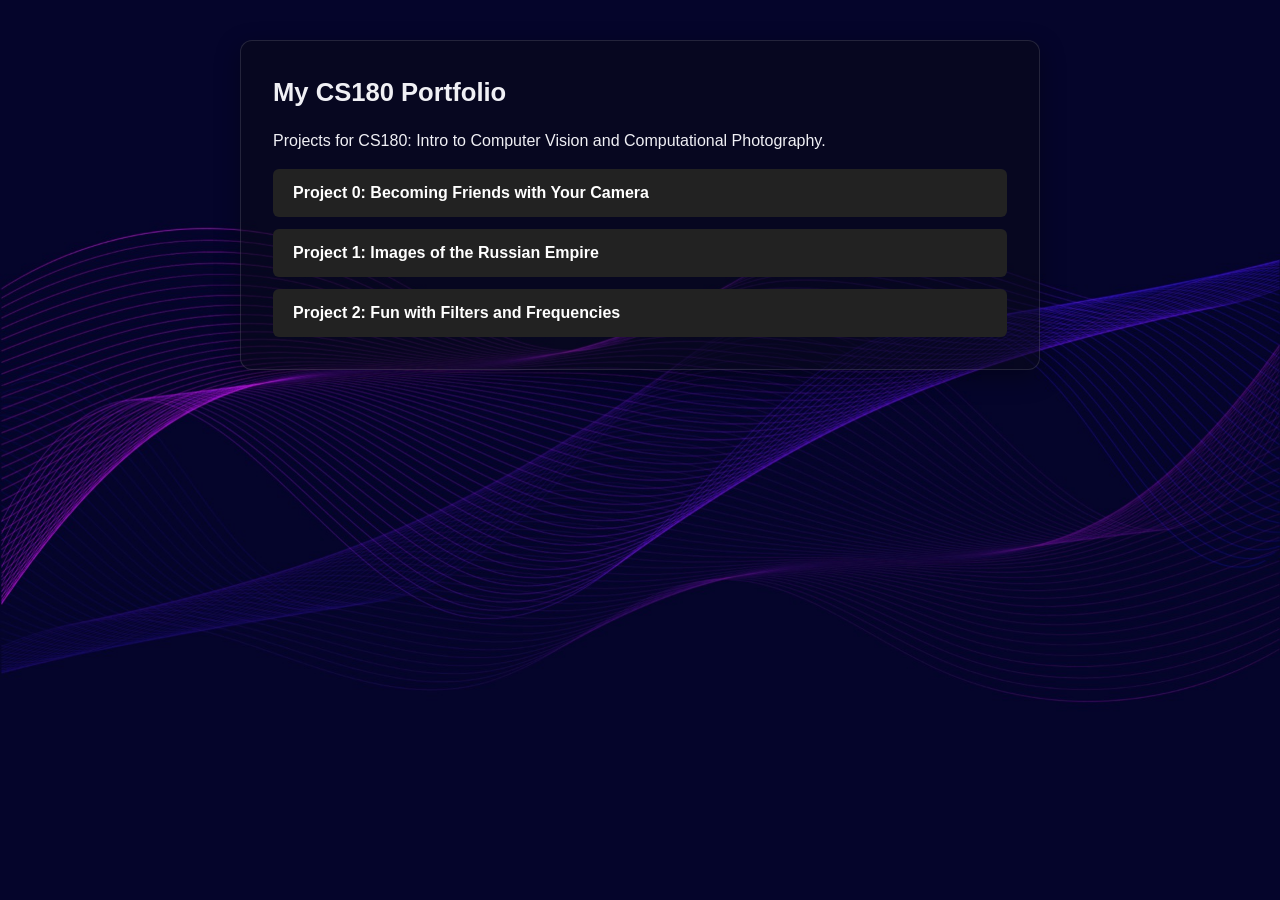
==== index.html @ b5b98fb7 "edits" ====
<!DOCTYPE html>
<html>
<head>
    <title>CS180 Portfolio</title>
    <style>
        html {
            min-height: 100%;
            background: url('assets/background.jpg');
            background-size: cover;
            background-position: center;
            background-attachment: fixed;
        }
        body {
            font-family: Arial, sans-serif;
            margin: 40px auto;
            max-width: 800px;
            line-height: 1.5;
            color: #f0f0f5;
        }
        .content-box {
            background: rgba(10, 10, 25, 0.55);
            border: 1px solid rgba(255, 255, 255, 0.12);
            border-radius: 12px;
            padding: 32px;
            box-shadow: 0 8px 24px rgba(0, 0, 0, 0.35);
        }
        h1 {
            font-size: 1.6em;
            margin-top: 0;
        }
        .project-btn {
            display: block;
            margin-top: 12px;
            padding: 12px 20px;
            background: #222;
            color: #fff;
            text-decoration: none;
            border-radius: 6px;
            font-weight: bold;
        }
        .project-btn:hover {
            background: #444;
        }
    </style>
</head>
<body>
    <div class="content-box">
        <h1>My CS180 Portfolio</h1>
        <p>Projects for CS180: Intro to Computer Vision and Computational Photography.</p>
        <a class="project-btn" href="./0/index.html">Project 0: Becoming Friends with Your Camera</a>
        <a class="project-btn" href="./1/index.html">Project 1: Images of the Russian Empire</a>
        <a class="project-btn" href="./2/index.html">Project 2: Fun with Filters and Frequencies</a>
    </div>
</body>
</html>
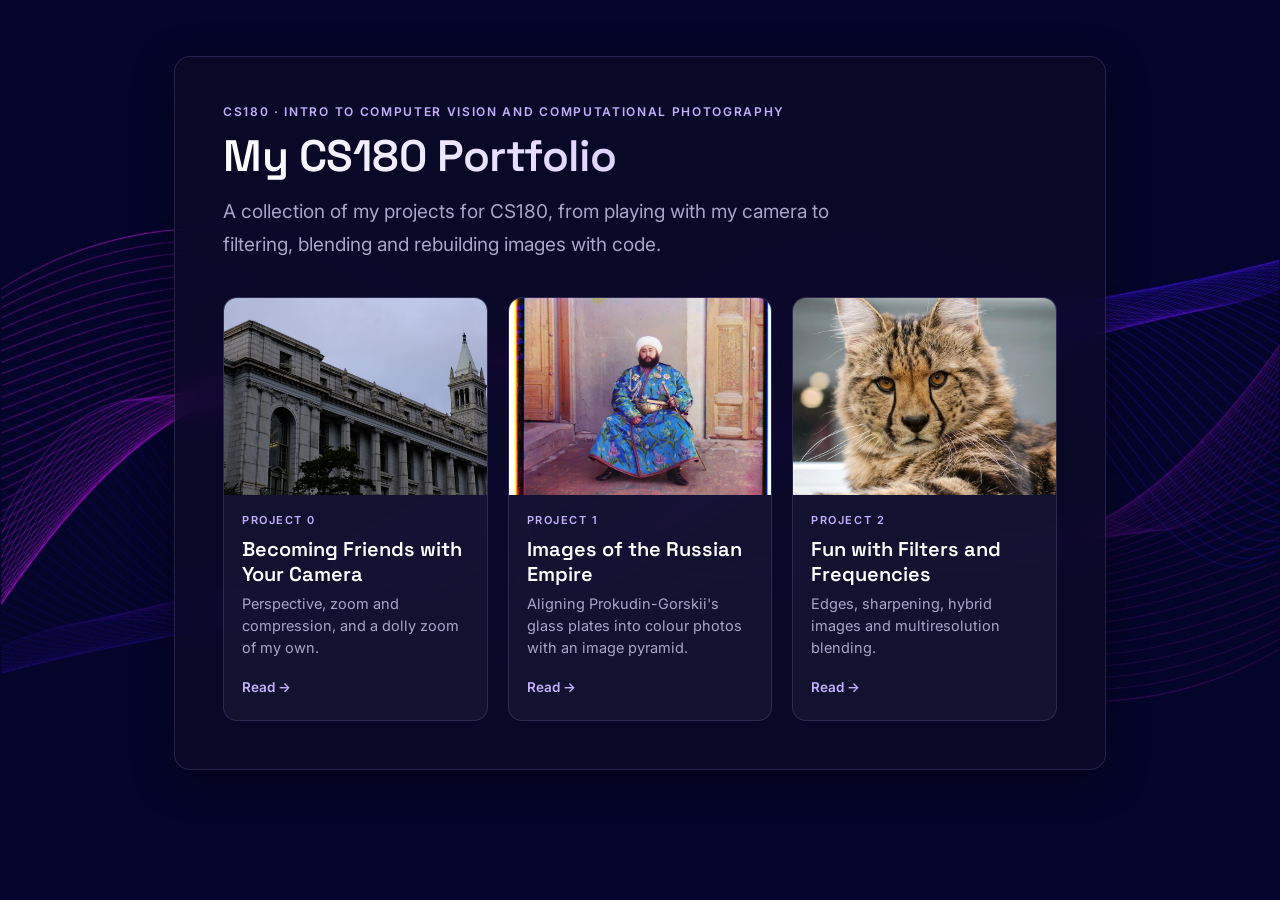
==== commit 4a32b475: "edits" ====
--- a/index.html
+++ b/index.html
@@ -1,55 +1,82 @@
 <!DOCTYPE html>
-<html>
+<html lang="en">
 <head>
-    <title>CS180 Portfolio</title>
-    <style>
-        html {
-            min-height: 100%;
-            background: url('assets/background.jpg');
-            background-size: cover;
-            background-position: center;
-            background-attachment: fixed;
-        }
-        body {
-            font-family: Arial, sans-serif;
-            margin: 40px auto;
-            max-width: 800px;
-            line-height: 1.5;
-            color: #f0f0f5;
-        }
-        .content-box {
-            background: rgba(10, 10, 25, 0.55);
-            border: 1px solid rgba(255, 255, 255, 0.12);
-            border-radius: 12px;
-            padding: 32px;
-            box-shadow: 0 8px 24px rgba(0, 0, 0, 0.35);
-        }
-        h1 {
-            font-size: 1.6em;
-            margin-top: 0;
-        }
-        .project-btn {
-            display: block;
-            margin-top: 12px;
-            padding: 12px 20px;
-            background: #222;
-            color: #fff;
-            text-decoration: none;
-            border-radius: 6px;
-            font-weight: bold;
-        }
-        .project-btn:hover {
-            background: #444;
-        }
-    </style>
+<meta charset="utf-8">
+<meta name="viewport" content="width=device-width, initial-scale=1">
+<title>CS180 Portfolio</title>
+<link rel="preconnect" href="https://fonts.googleapis.com">
+<link rel="preconnect" href="https://fonts.gstatic.com" crossorigin>
+<link href="https://fonts.googleapis.com/css2?family=Inter:wght@400;500;600;700&family=Space+Grotesk:wght@500;600;700&family=JetBrains+Mono:wght@400;500&display=swap" rel="stylesheet">
+<link rel="stylesheet" href="assets/blog.css">
+<style>
+  .home { max-width: 980px; margin: 0 auto; padding: 56px 24px 80px; }
+  .home main { padding: 44px 48px 48px; }
+  @media (max-width: 700px) { .home { padding: 16px 10px 40px; } .home main { padding: 28px 18px 32px; } }
+  .home header.hero { margin: 0 0 36px; }
+  .home .dek { max-width: 620px; }
+  .projects { display: grid; grid-template-columns: repeat(3, minmax(0, 1fr)); gap: 20px; }
+  @media (max-width: 860px) { .projects { grid-template-columns: repeat(2, minmax(0, 1fr)); } }
+  @media (max-width: 560px) { .projects { grid-template-columns: 1fr; } }
+  a.card {
+    display: flex; flex-direction: column; text-decoration: none; color: var(--ink);
+    background: rgba(255, 255, 255, .04); border: 1px solid var(--line); border-radius: 14px;
+    overflow: hidden; transition: transform .18s ease, border-color .18s ease, background .18s ease;
+  }
+  a.card:hover { transform: translateY(-4px); border-color: rgba(196, 177, 255, .55); background: rgba(143, 123, 255, .1); }
+  a.card img {
+    width: 100%; aspect-ratio: 4 / 3; object-fit: cover; border-radius: 0; box-shadow: none; cursor: pointer;
+  }
+  a.card img:hover { transform: none; }
+  .card .body { padding: 16px 18px 20px; display: flex; flex-direction: column; gap: 6px; flex: 1; }
+  .card .num { font-size: 11px; font-weight: 600; letter-spacing: .14em; text-transform: uppercase; color: var(--accent); }
+  .card h2 {
+    font-size: 20px; margin: 0; padding: 0; border: none; line-height: 1.25;
+  }
+  .card p { margin: 0; font-size: 14.5px; line-height: 1.55; color: var(--muted); }
+  .card .go { margin-top: auto; padding-top: 10px; font-size: 13.5px; font-weight: 600; color: var(--accent); }
+  a.card:hover .go { color: #fff; }
+</style>
 </head>
 <body>
-    <div class="content-box">
-        <h1>My CS180 Portfolio</h1>
-        <p>Projects for CS180: Intro to Computer Vision and Computational Photography.</p>
-        <a class="project-btn" href="./0/index.html">Project 0: Becoming Friends with Your Camera</a>
-        <a class="project-btn" href="./1/index.html">Project 1: Images of the Russian Empire</a>
-        <a class="project-btn" href="./2/index.html">Project 2: Fun with Filters and Frequencies</a>
-    </div>
+<div class="home">
+<main>
+  <header class="hero">
+    <div class="kicker">CS180 · Intro to Computer Vision and Computational Photography</div>
+    <h1>My CS180 Portfolio</h1>
+    <p class="dek">A collection of my projects for CS180, from playing with my camera to filtering, blending and
+    rebuilding images with code.</p>
+  </header>
+
+  <div class="projects">
+    <a class="card" href="0/index.html">
+      <img src="0/images/results/arch-zoomed.jpg" alt="Building with the clock tower behind it">
+      <div class="body">
+        <span class="num">Project 0</span>
+        <h2>Becoming Friends with Your Camera</h2>
+        <p>Perspective, zoom and compression, and a dolly zoom of my own.</p>
+        <span class="go">Read →</span>
+      </div>
+    </a>
+    <a class="card" href="1/index.html">
+      <img src="1/images/results/emir-edges.jpg" alt="Aligned colour photo of the Emir">
+      <div class="body">
+        <span class="num">Project 1</span>
+        <h2>Images of the Russian Empire</h2>
+        <p>Aligning Prokudin-Gorskii's glass plates into colour photos with an image pyramid.</p>
+        <span class="go">Read →</span>
+      </div>
+    </a>
+    <a class="card" href="2/index.html">
+      <img src="2/images/results/bl_cheetahcat.jpg" alt="A cheetah's face blended onto a tabby cat">
+      <div class="body">
+        <span class="num">Project 2</span>
+        <h2>Fun with Filters and Frequencies</h2>
+        <p>Edges, sharpening, hybrid images and multiresolution blending.</p>
+        <span class="go">Read →</span>
+      </div>
+    </a>
+  </div>
+</main>
+</div>
 </body>
-</html>+</html>
--- a/assets/blog.css
+++ b/assets/blog.css
@@ -0,0 +1,144 @@
+:root {
+    --card: rgba(12, 10, 38, 0.72);
+    --card-solid: #0e0c2a;
+    --ink: #eceaf6;
+    --muted: #aaa6c8;
+    --line: rgba(190, 170, 255, 0.16);
+    --accent: #c4b1ff;
+    --accent-2: #8f7bff;
+    --accent-soft: rgba(143, 123, 255, 0.13);
+    --code-bg: rgba(4, 3, 20, 0.6);
+    --shadow: 0 4px 18px rgba(0, 0, 0, .45);
+  }
+  * { box-sizing: border-box; }
+  html {
+    scroll-behavior: smooth; scroll-padding-top: 24px;
+    min-height: 100%;
+    background: #03022a url('background.jpg') center / cover fixed;
+  }
+  body {
+    margin: 0;
+    color: var(--ink);
+    font: 16.5px/1.75 Inter, system-ui, sans-serif;
+  }
+  a { color: var(--accent); text-underline-offset: 3px; }
+  ::selection { background: rgba(143, 123, 255, .45); }
+
+  /* ---------- layout: sticky table of contents + reading card ---------- */
+  .layout {
+    display: grid;
+    grid-template-columns: 210px minmax(0, 820px);
+    gap: 32px;
+    justify-content: center;
+    padding: 40px 24px 80px;
+  }
+  nav.toc {
+    position: sticky; top: 32px; align-self: start;
+    margin-top: 150px;
+    font-size: 14px; line-height: 1.5;
+    background: rgba(12, 10, 38, 0.55); backdrop-filter: blur(8px); -webkit-backdrop-filter: blur(8px);
+    border: 1px solid var(--line); border-radius: 12px; padding: 16px 14px;
+  }
+  nav.toc .label { font-size: 11px; letter-spacing: .12em; text-transform: uppercase; color: var(--muted); margin: 0 0 8px 12px; }
+  nav.toc a { display: block; color: var(--muted); text-decoration: none; padding: 3px 0 3px 12px; border-left: 2px solid transparent; }
+  nav.toc a.sub { padding-left: 24px; font-size: 13px; }
+  nav.toc a:hover, nav.toc a.active { color: #fff; border-left-color: var(--accent-2); }
+  @media (max-width: 1100px) {
+    .layout { grid-template-columns: minmax(0, 820px); gap: 0; }
+    nav.toc { display: none; }
+  }
+  main {
+    min-width: 0;
+    background: var(--card);
+    backdrop-filter: blur(14px); -webkit-backdrop-filter: blur(14px);
+    border: 1px solid var(--line);
+    border-radius: 16px;
+    box-shadow: 0 10px 40px rgba(0, 0, 0, .45);
+    padding: 36px 56px 56px;
+  }
+  @media (max-width: 700px) { .layout { padding: 16px 10px 40px; } main { padding: 24px 18px 40px; } }
+
+  /* ---------- typography ---------- */
+  .back { font-size: 14px; text-decoration: none; }
+  header.hero { margin: 20px 0 32px; }
+  .kicker { font-size: 12px; letter-spacing: .14em; text-transform: uppercase; color: var(--accent); font-weight: 600; }
+  h1, h2, h3 { font-family: "Space Grotesk", Inter, sans-serif; font-weight: 600; line-height: 1.2; color: #fff; }
+  h1 {
+    font-size: 44px; margin: 8px 0 12px; letter-spacing: -.01em;
+    background: linear-gradient(90deg, #fff 0%, #d9ccff 55%, #a58fff 100%);
+    -webkit-background-clip: text; background-clip: text; color: transparent;
+  }
+  .dek { font-size: 19px; color: var(--muted); margin: 0; }
+  h2 { font-size: 34px; margin: 80px 0 10px; padding-top: 32px; border-top: 1px solid var(--line); }
+  main > h2 + p { font-size: 17.5px; color: var(--muted); }
+  header.hero + h2 { margin-top: 8px; padding-top: 0; border-top: none; }
+  h2 .num, h3 .num {
+    display: block; font-family: Inter, sans-serif; font-size: 12px; font-weight: 600;
+    letter-spacing: .14em; text-transform: uppercase; color: var(--accent); margin-bottom: 6px;
+  }
+  h3 { font-size: 25px; margin: 0 0 14px; }
+  section.block {
+    background: rgba(255, 255, 255, .035); border: 1px solid var(--line); border-radius: 14px;
+    padding: 28px 32px 12px; margin: 32px 0;
+  }
+  section.block > h2:first-child { margin-top: 0; padding-top: 0; border-top: none; }
+  section.block h3 { margin-top: 36px; }
+  section.block > h3:first-child { margin-top: 0; }
+  section.block .wide { margin-left: -16px; margin-right: -16px; }
+  @media (max-width: 700px) { section.block { padding: 20px 16px 6px; margin: 24px -8px; } }
+  img[style*="max-width"] { margin-left: auto; margin-right: auto; }
+  h4 { font-size: 16.5px; margin: 32px 0 6px; font-weight: 600; color: #fff; }
+  p { margin: 0 0 16px; }
+  b, strong { color: #fff; font-weight: 600; }
+  ul, ol { padding-left: 22px; }
+  code { font: 13.5px "JetBrains Mono", monospace; background: rgba(255, 255, 255, .09); padding: 1px 5px; border-radius: 4px; }
+  pre {
+    background: var(--code-bg); border: 1px solid var(--line); border-radius: 10px;
+    padding: 16px 18px; overflow-x: auto; font-size: 13px; line-height: 1.6; margin: 12px 0 20px;
+  }
+  pre code { background: none; padding: 0; font-size: inherit; color: #dcd6ff; }
+  .math { margin: 20px 0; color: #fff; overflow-x: auto; }
+  .katex { font-size: 1.15em; }
+  details { margin: 12px 0 20px; }
+  details summary { cursor: pointer; color: var(--accent); font-size: 14px; font-weight: 500; }
+  details pre { margin-top: 10px; }
+
+  /* ---------- callouts ---------- */
+  .takeaway {
+    background: var(--accent-soft); border: 1px solid var(--line); border-left: 4px solid var(--accent-2);
+    padding: 14px 18px; border-radius: 0 10px 10px 0; margin: 28px 0;
+  }
+  .takeaway b:first-child { display: block; font-size: 11px; letter-spacing: .12em; text-transform: uppercase; color: var(--accent); margin-bottom: 2px; }
+  .intro-card { background: rgba(255, 255, 255, .04); border: 1px solid var(--line); border-radius: 12px; padding: 20px 24px; }
+  .intro-card ol { margin: 8px 0 0; }
+
+  /* ---------- figures ---------- */
+  figure { margin: 20px 0 28px; }
+  .grid { display: grid; gap: 14px; grid-template-columns: repeat(var(--cols, 2), minmax(0, 1fr)); align-items: start; margin: 16px 0 24px; }
+  .c3 { --cols: 3; } .c4 { --cols: 4; }
+  @media (max-width: 640px) { .c3, .c4 { --cols: 2; } }
+  .grid > div, figure.solo { margin: 0; }
+  img {
+    display: block; width: 100%; height: auto; border-radius: 8px;
+    box-shadow: var(--shadow); cursor: zoom-in; transition: transform .15s ease;
+  }
+  img:hover { transform: translateY(-2px); }
+  img.tiny { width: 36%; min-width: 40px; margin: 8px auto 0; }
+  img.filter { max-width: 220px; margin: 0 auto; image-rendering: pixelated; }
+  .cap, figcaption { font-size: 13px; color: var(--muted); text-align: center; margin-top: 8px; line-height: 1.45; }
+  .wide { margin-left: -30px; margin-right: -30px; }
+  @media (max-width: 900px) { .wide { margin-left: 0; margin-right: 0; } }
+
+  table { border-collapse: collapse; width: 100%; font-size: 14.5px; margin: 12px 0 20px; }
+  th, td { border-bottom: 1px solid var(--line); padding: 8px 10px; text-align: left; }
+  th { font-weight: 600; color: var(--muted); font-size: 12px; text-transform: uppercase; letter-spacing: .06em; }
+
+  footer { margin-top: 72px; padding-top: 20px; border-top: 1px solid var(--line); font-size: 13px; color: var(--muted); }
+
+  /* ---------- click-to-zoom ---------- */
+  #lightbox {
+    position: fixed; inset: 0; background: rgba(3, 2, 20, .92); display: none;
+    align-items: center; justify-content: center; z-index: 10; cursor: zoom-out; padding: 24px;
+  }
+  #lightbox.open { display: flex; }
+  #lightbox img { max-width: 100%; max-height: 100%; width: auto; box-shadow: none; cursor: zoom-out; transform: none; }
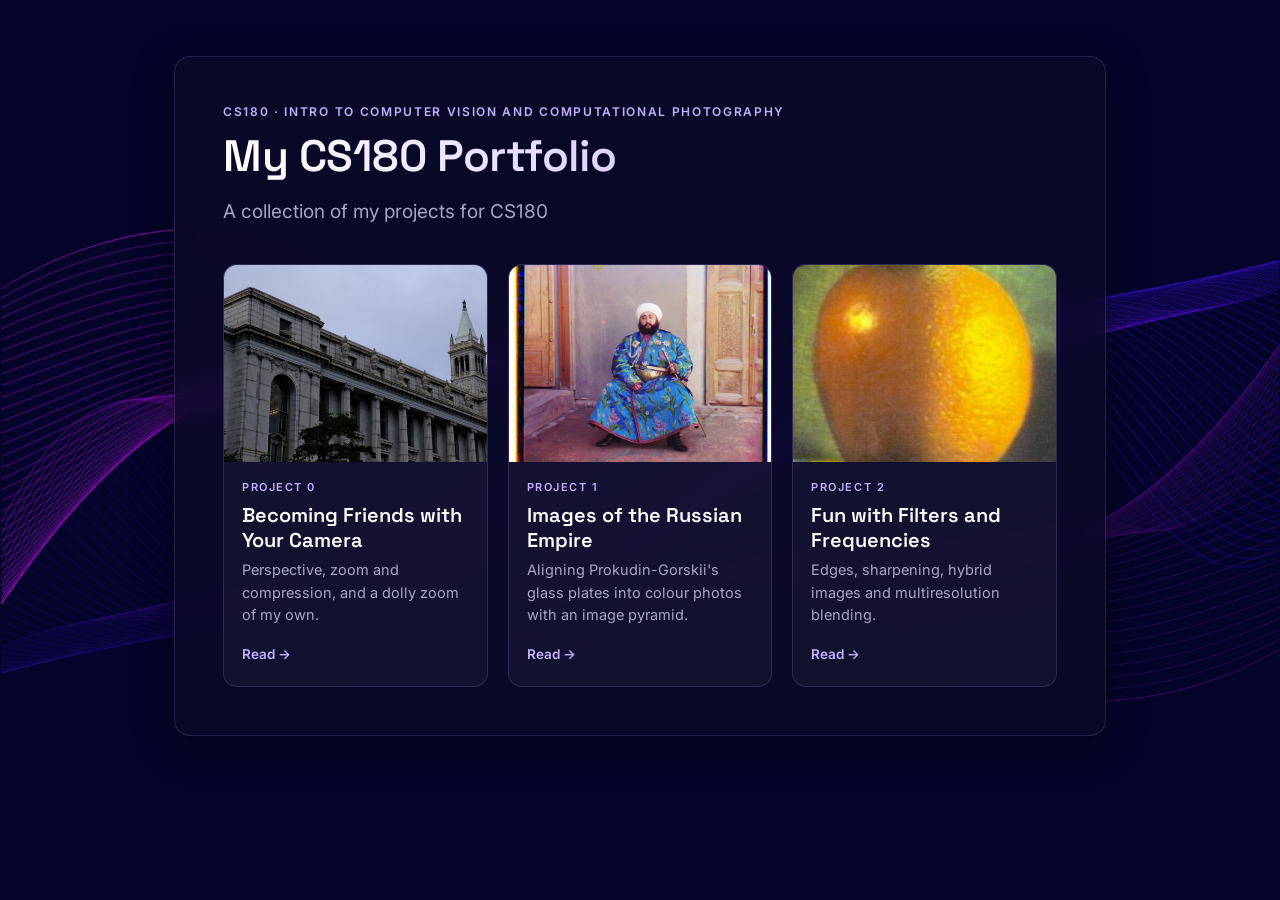
==== commit 2b401d7f: "edits" ====
--- a/index.html
+++ b/index.html
@@ -43,8 +43,7 @@
   <header class="hero">
     <div class="kicker">CS180 · Intro to Computer Vision and Computational Photography</div>
     <h1>My CS180 Portfolio</h1>
-    <p class="dek">A collection of my projects for CS180, from playing with my camera to filtering, blending and
-    rebuilding images with code.</p>
+    <p class="dek">A collection of my projects for CS180</p>
   </header>
 
   <div class="projects">
@@ -67,7 +66,7 @@
       </div>
     </a>
     <a class="card" href="2/index.html">
-      <img src="2/images/results/bl_cheetahcat.jpg" alt="A cheetah's face blended onto a tabby cat">
+      <img src="2/images/results/bl_oraple.jpg" alt="The oraple: half apple, half orange">
       <div class="body">
         <span class="num">Project 2</span>
         <h2>Fun with Filters and Frequencies</h2>
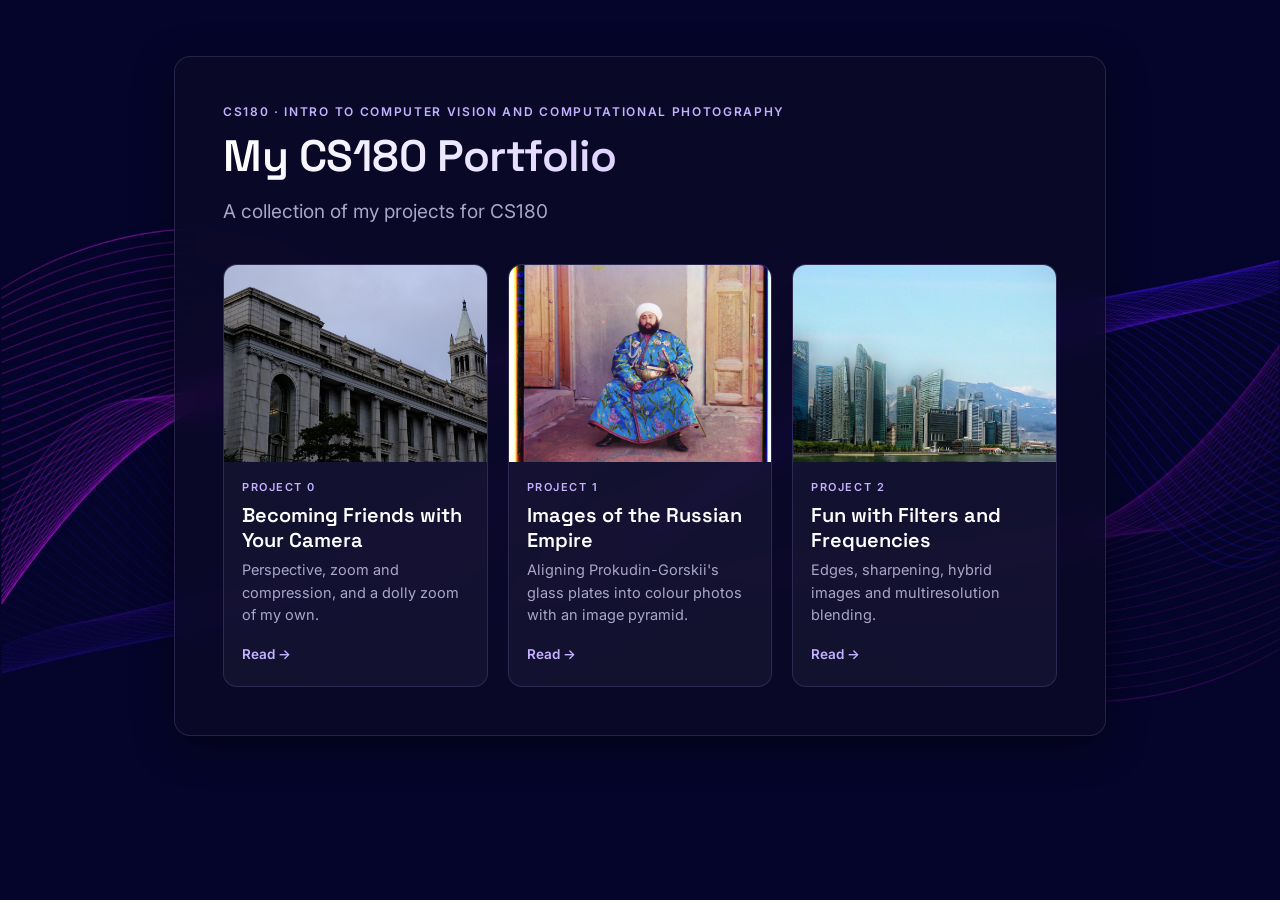
==== commit 4e504a8e: "edits" ====
--- a/index.html
+++ b/index.html
@@ -66,7 +66,7 @@
       </div>
     </a>
     <a class="card" href="2/index.html">
-      <img src="2/images/results/bl_oraple.jpg" alt="The oraple: half apple, half orange">
+      <img src="2/images/results/bl_skyline.jpg" alt="Singapore skyline with the Rocky Mountains behind it" style="object-position: 70% center">
       <div class="body">
         <span class="num">Project 2</span>
         <h2>Fun with Filters and Frequencies</h2>
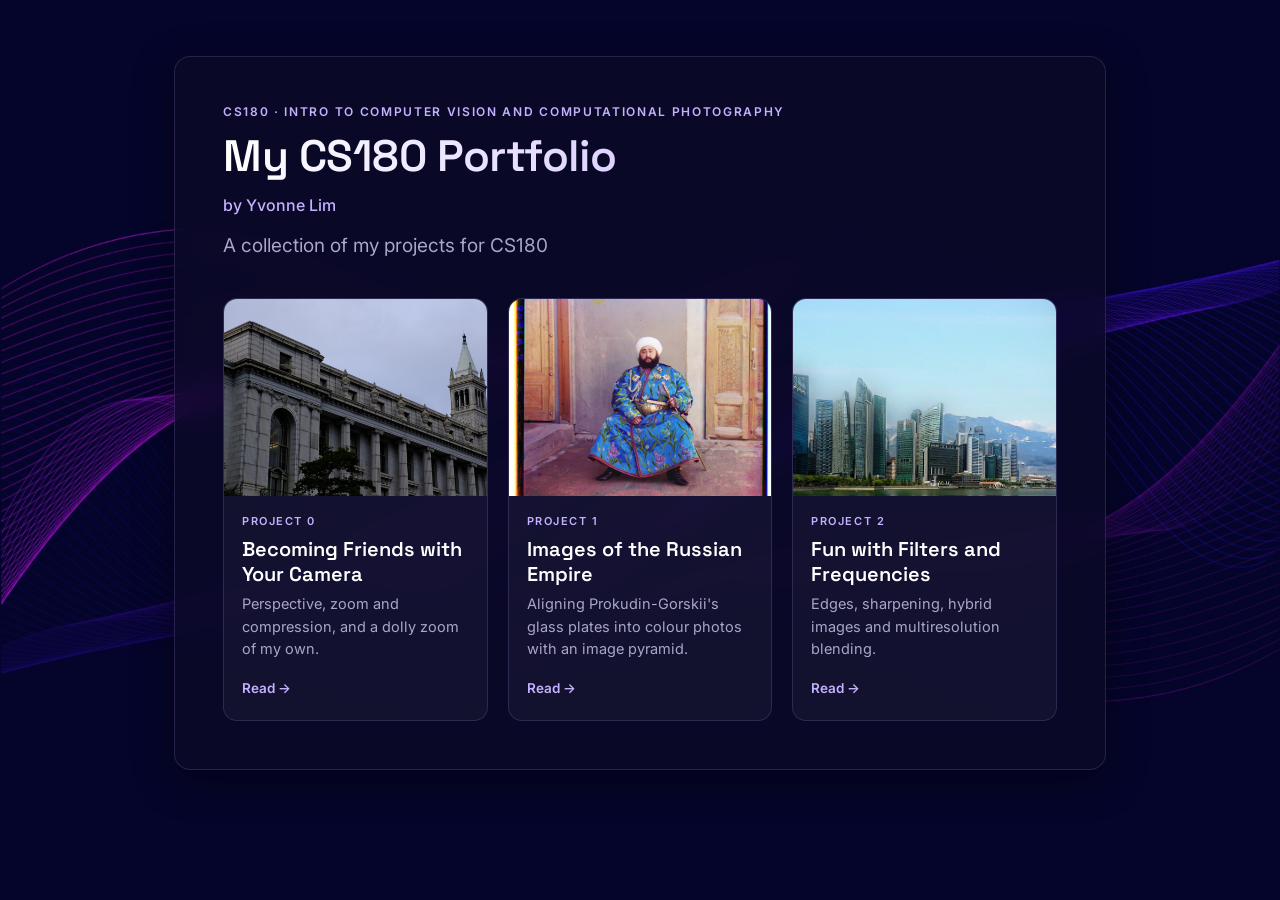
==== commit 83908968: "edits" ====
--- a/index.html
+++ b/index.html
@@ -14,6 +14,7 @@
   @media (max-width: 700px) { .home { padding: 16px 10px 40px; } .home main { padding: 28px 18px 32px; } }
   .home header.hero { margin: 0 0 36px; }
   .home .dek { max-width: 620px; }
+  .byline { margin: -4px 0 10px; font-size: 16px; font-weight: 500; color: var(--accent); }
   .projects { display: grid; grid-template-columns: repeat(3, minmax(0, 1fr)); gap: 20px; }
   @media (max-width: 860px) { .projects { grid-template-columns: repeat(2, minmax(0, 1fr)); } }
   @media (max-width: 560px) { .projects { grid-template-columns: 1fr; } }
@@ -43,6 +44,7 @@
   <header class="hero">
     <div class="kicker">CS180 · Intro to Computer Vision and Computational Photography</div>
     <h1>My CS180 Portfolio</h1>
+    <p class="byline">by Yvonne Lim</p>
     <p class="dek">A collection of my projects for CS180</p>
   </header>
 
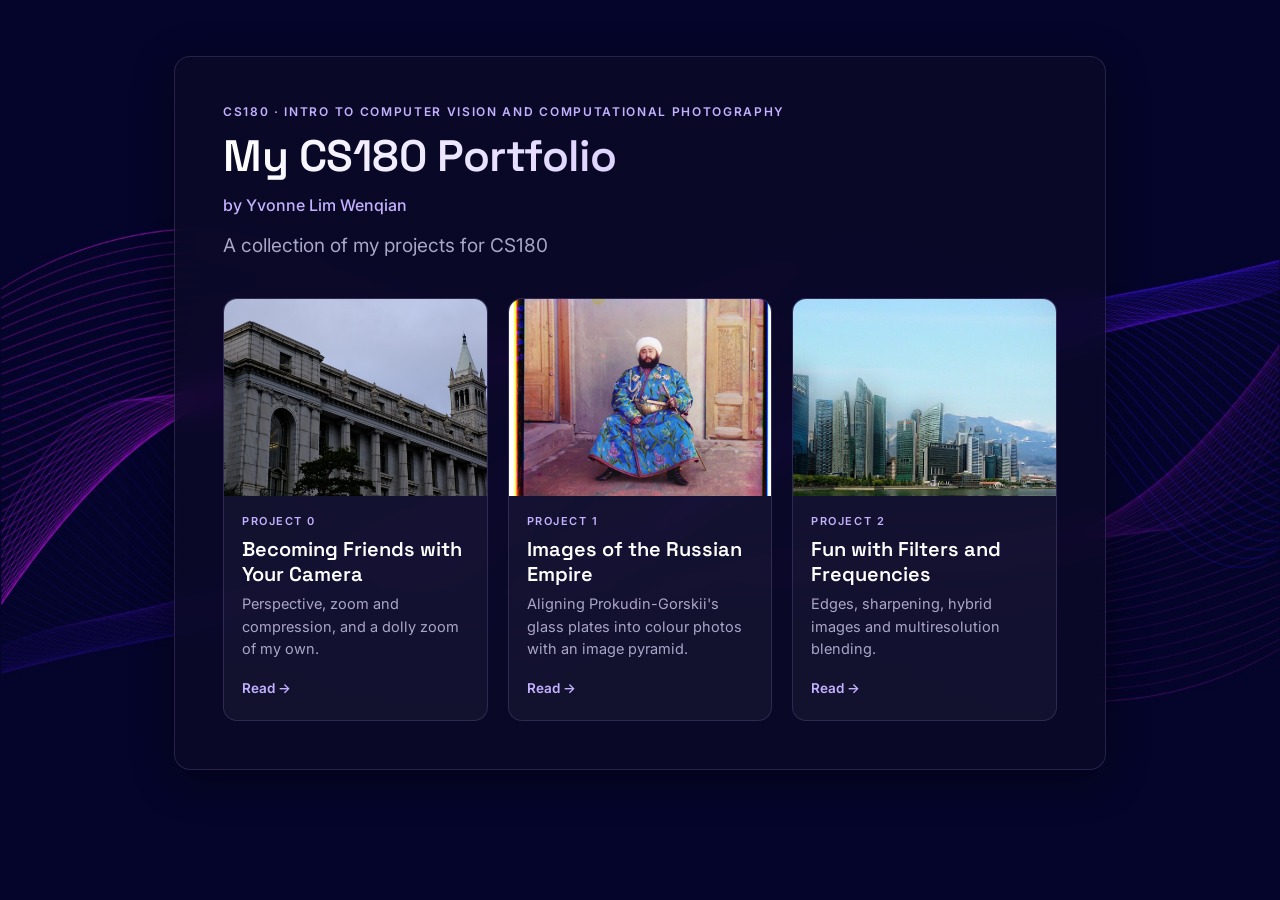
==== commit 2102019c: "edits" ====
--- a/index.html
+++ b/index.html
@@ -44,7 +44,7 @@
   <header class="hero">
     <div class="kicker">CS180 · Intro to Computer Vision and Computational Photography</div>
     <h1>My CS180 Portfolio</h1>
-    <p class="byline">by Yvonne Lim</p>
+    <p class="byline">by Yvonne Lim Wenqian</p>
     <p class="dek">A collection of my projects for CS180</p>
   </header>
 
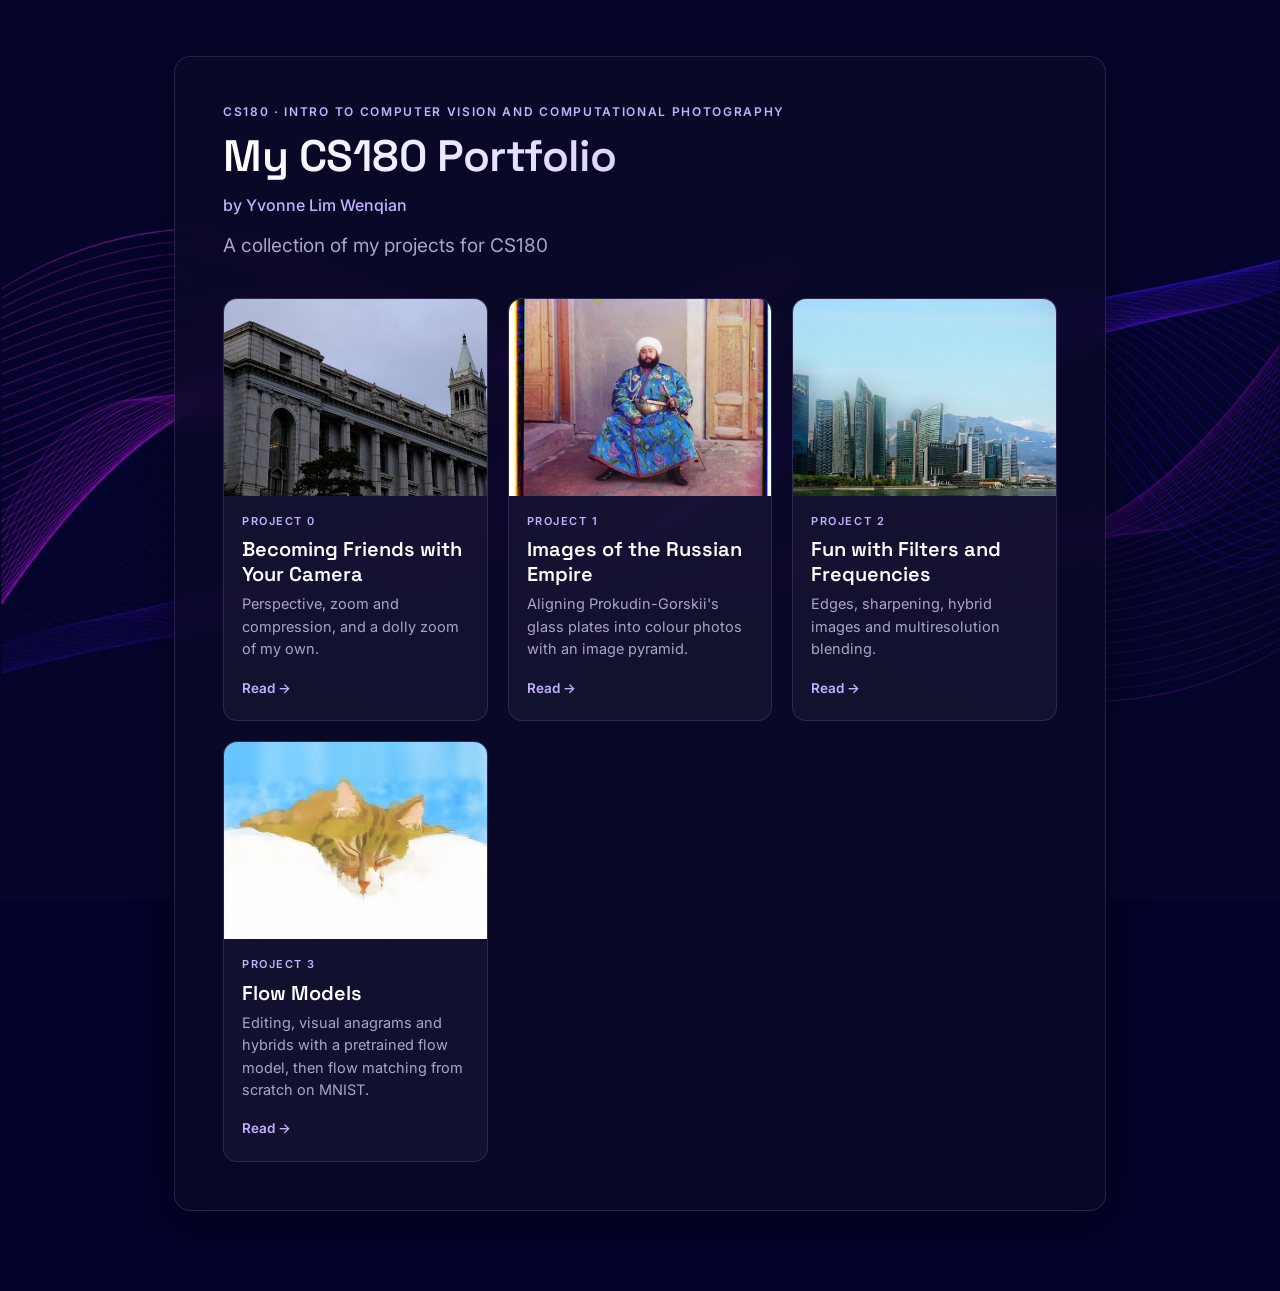
==== commit 4316b8e8: "edit Co-Authored-By: Claude Opus 5.5 <noreply@anthropic.com>" ====
--- a/index.html
+++ b/index.html
@@ -76,6 +76,15 @@
         <span class="go">Read →</span>
       </div>
     </a>
+    <a class="card" href="3/index.html">
+      <img src="3/images/results/p33_cover_cat.jpg" alt="Sleeping cat that becomes a floating island with a castle when turned upside down">
+      <div class="body">
+        <span class="num">Project 3</span>
+        <h2>Flow Models</h2>
+        <p>Editing, visual anagrams and hybrids with a pretrained flow model, then flow matching from scratch on MNIST.</p>
+        <span class="go">Read →</span>
+      </div>
+    </a>
   </div>
 </main>
 </div>
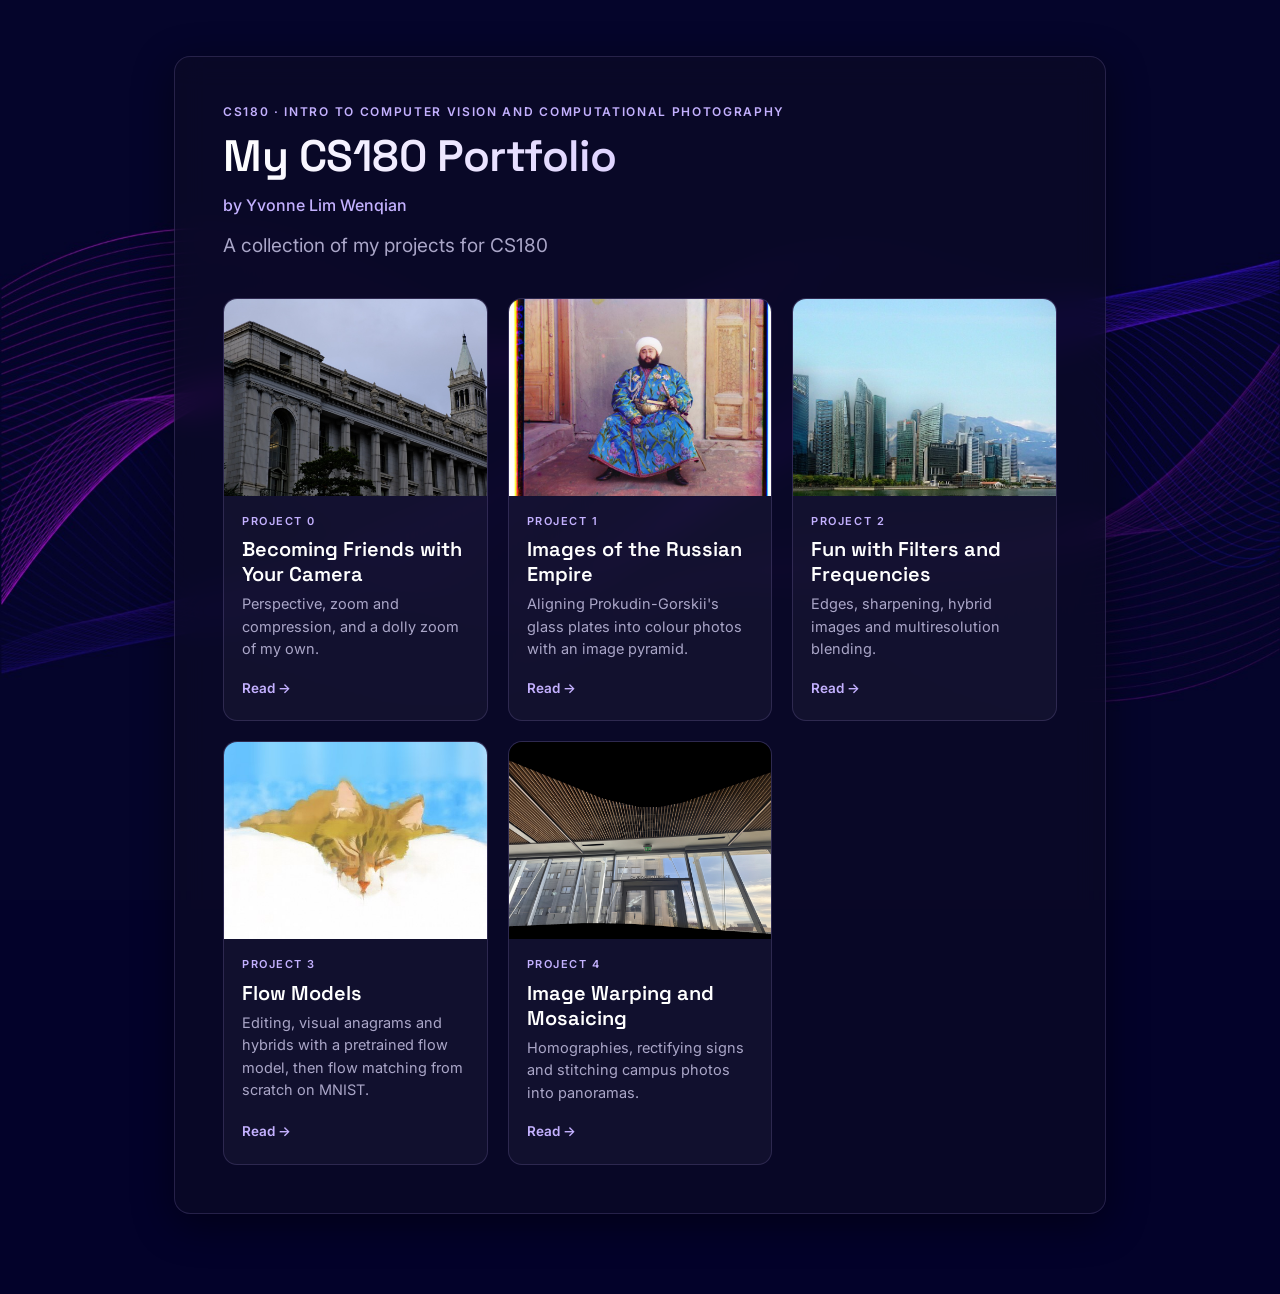
==== commit 1d1be3e3: "changes" ====
--- a/index.html
+++ b/index.html
@@ -85,6 +85,15 @@
         <span class="go">Read →</span>
       </div>
     </a>
+    <a class="card" href="4/index.html">
+      <img src="4/images/results/a4_terrace_blend.jpg" alt="Five photo panorama of Chuk Wong Terrace">
+      <div class="body">
+        <span class="num">Project 4</span>
+        <h2>Image Warping and Mosaicing</h2>
+        <p>Homographies, rectifying signs and stitching campus photos into panoramas.</p>
+        <span class="go">Read →</span>
+      </div>
+    </a>
   </div>
 </main>
 </div>
